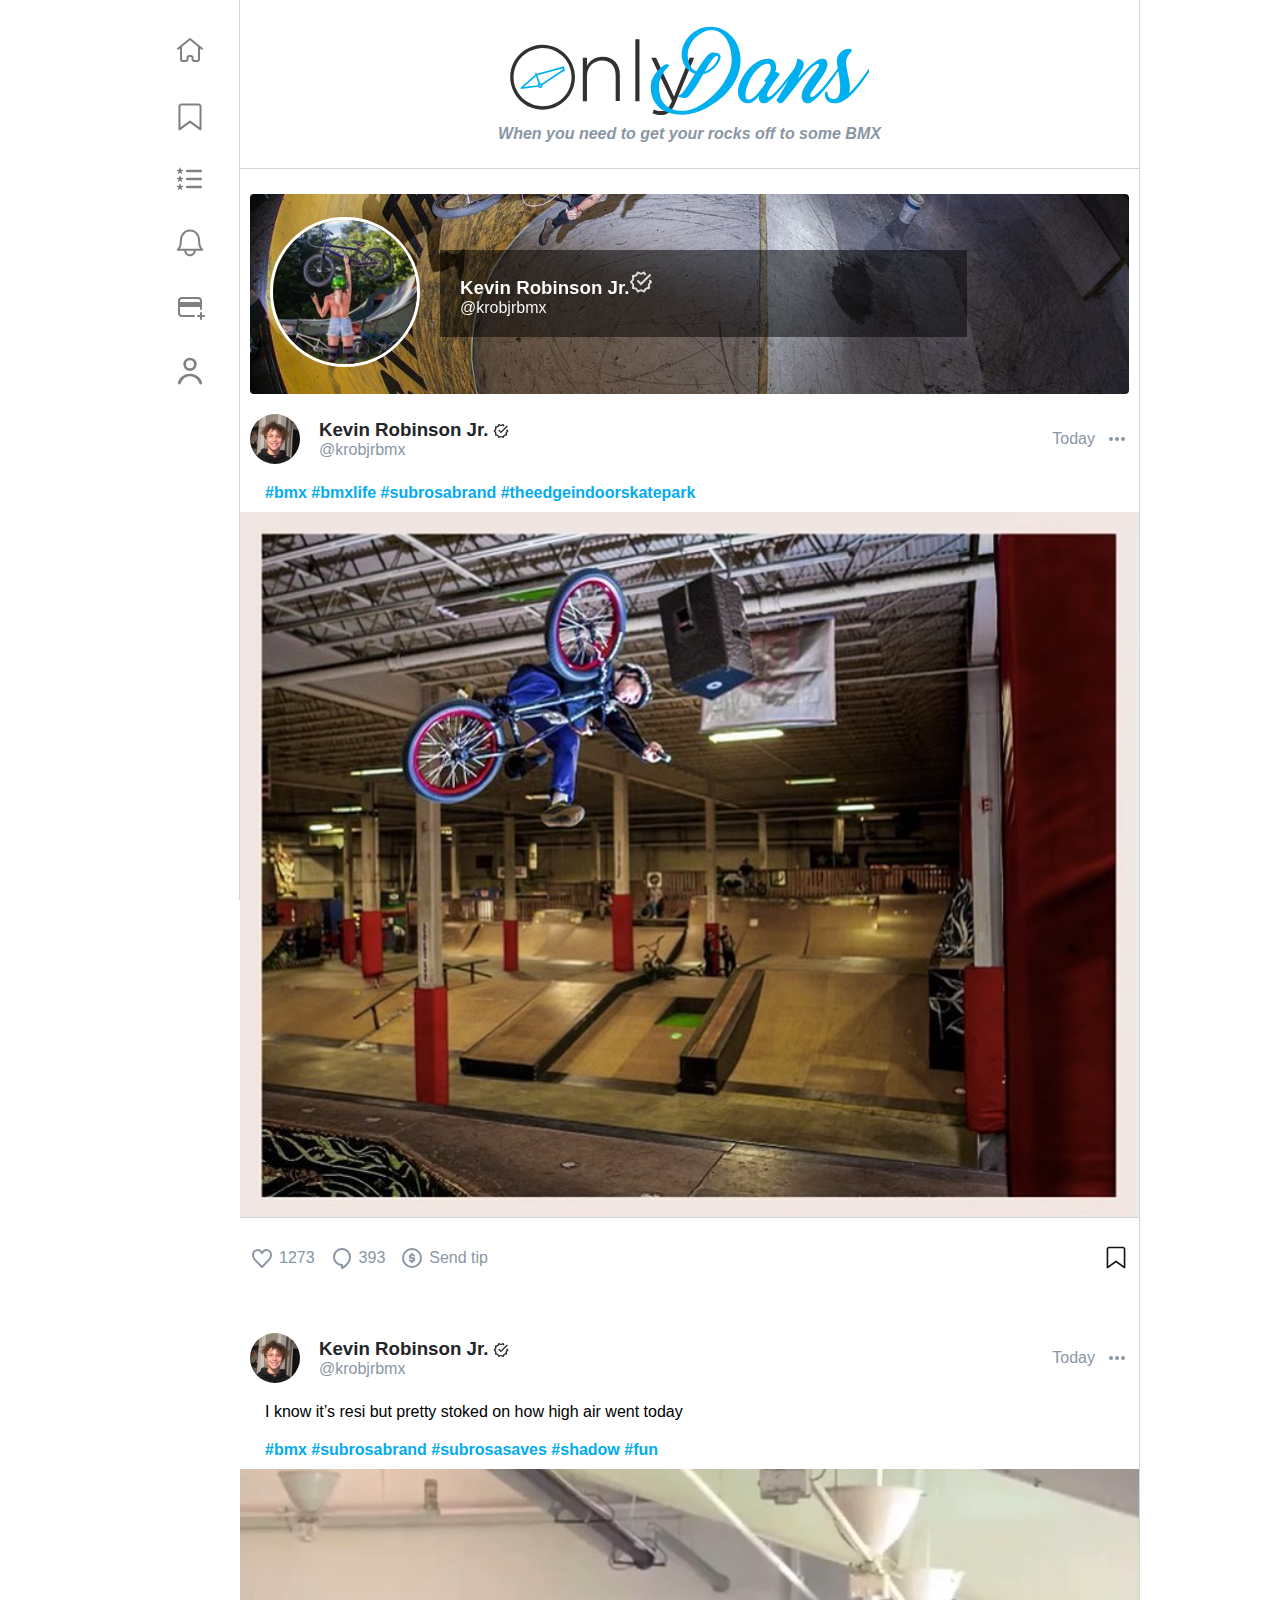
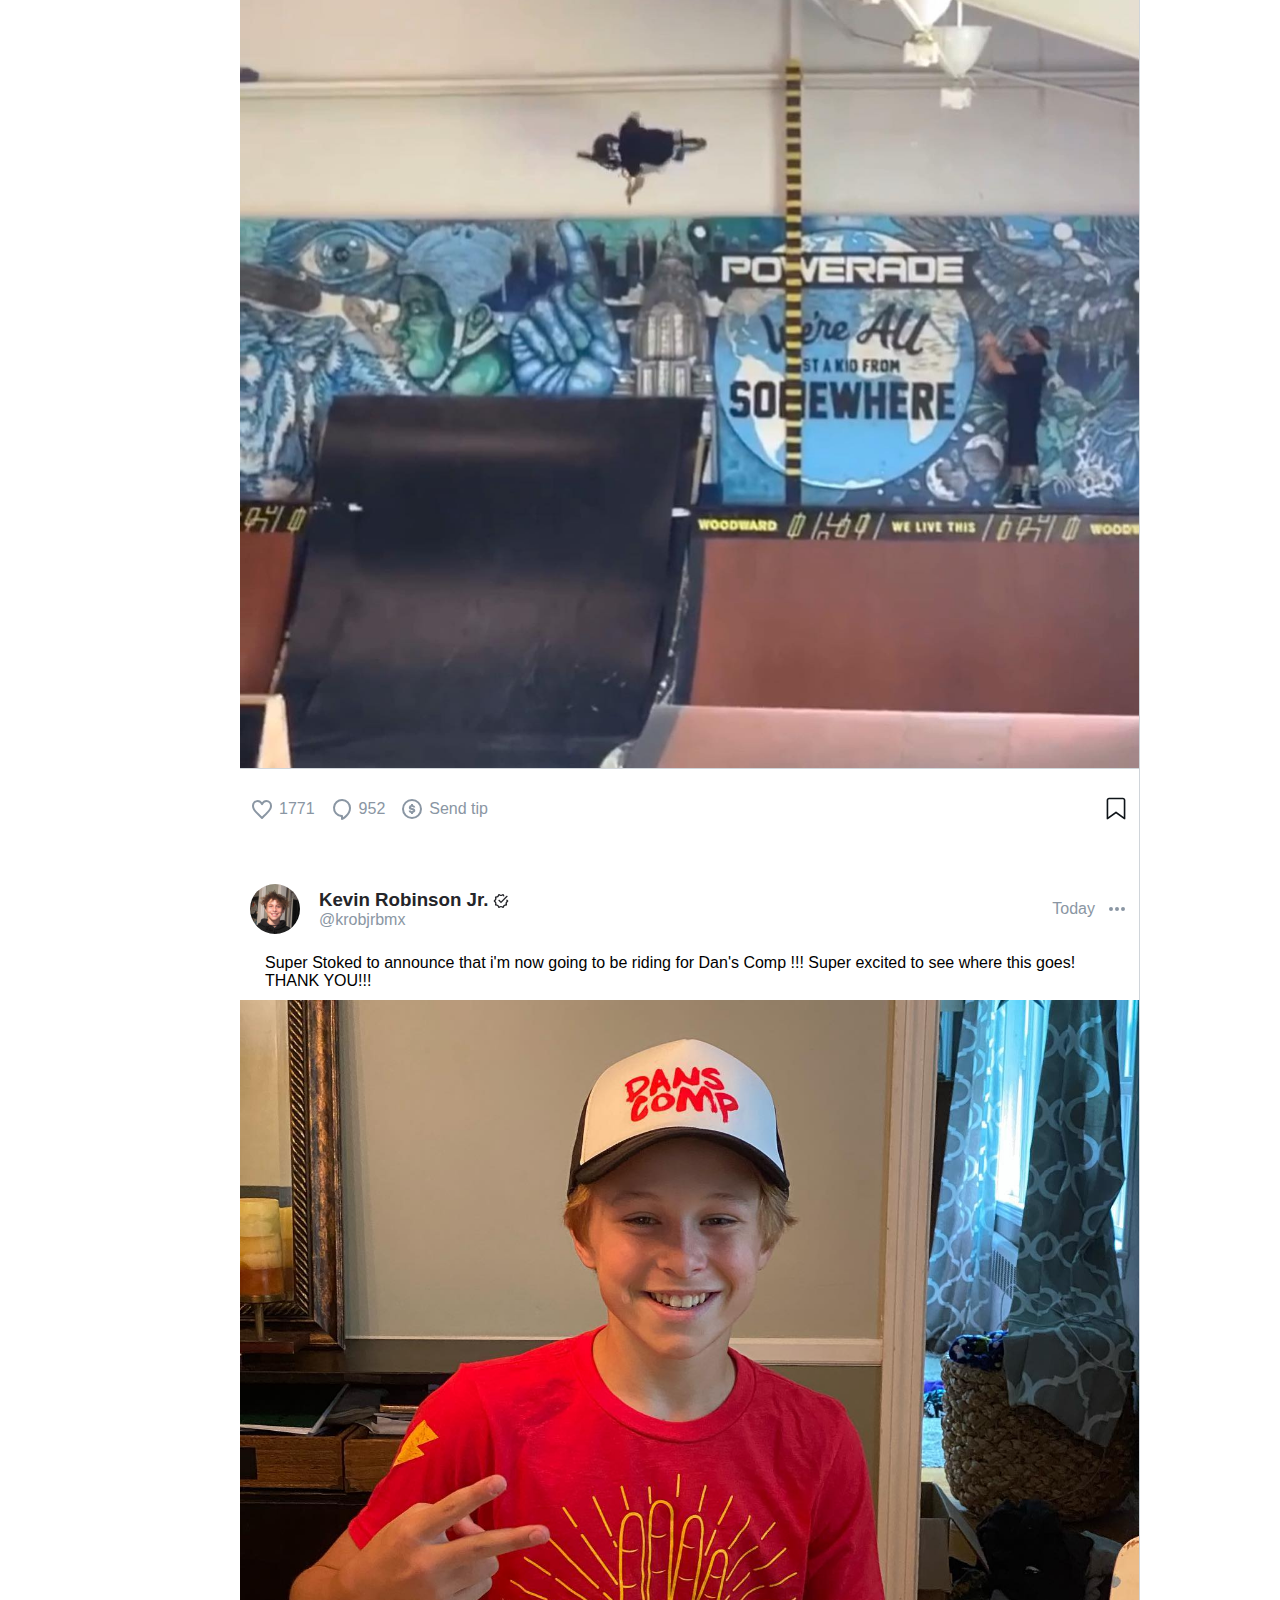
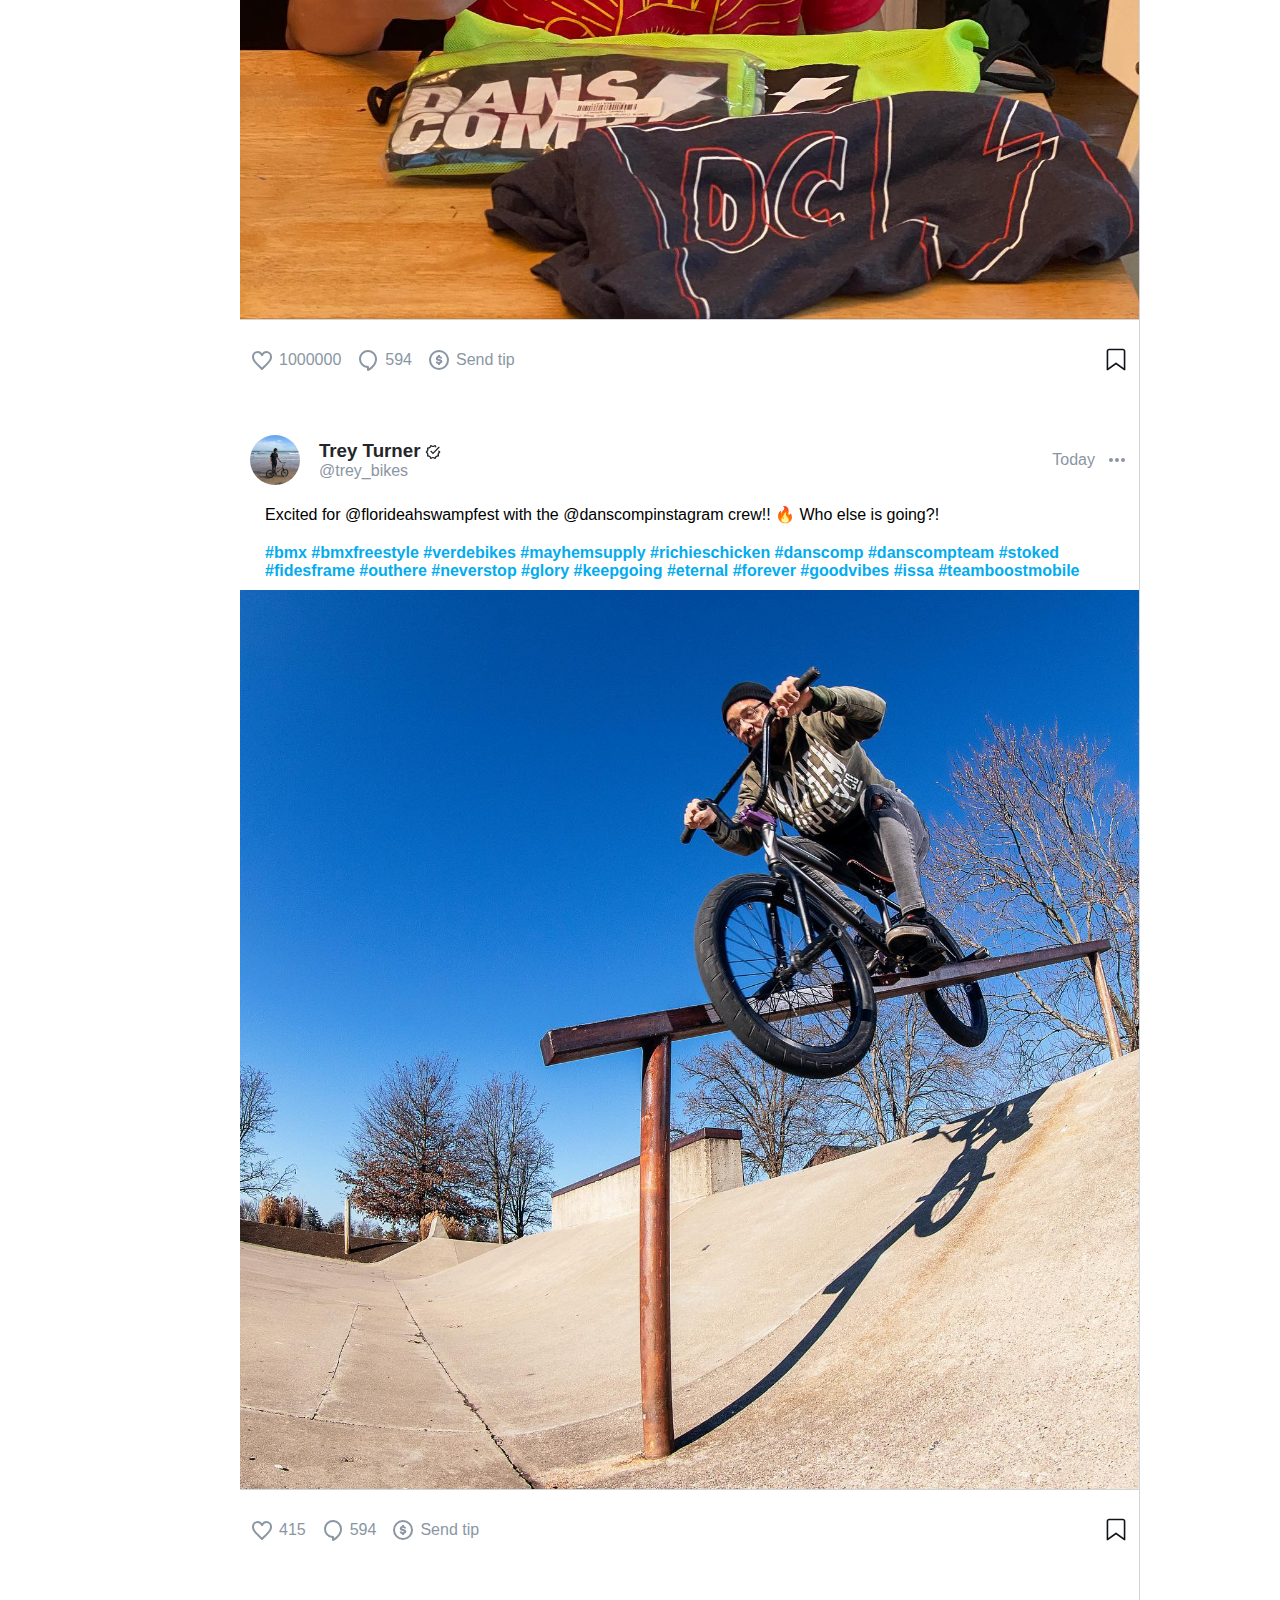
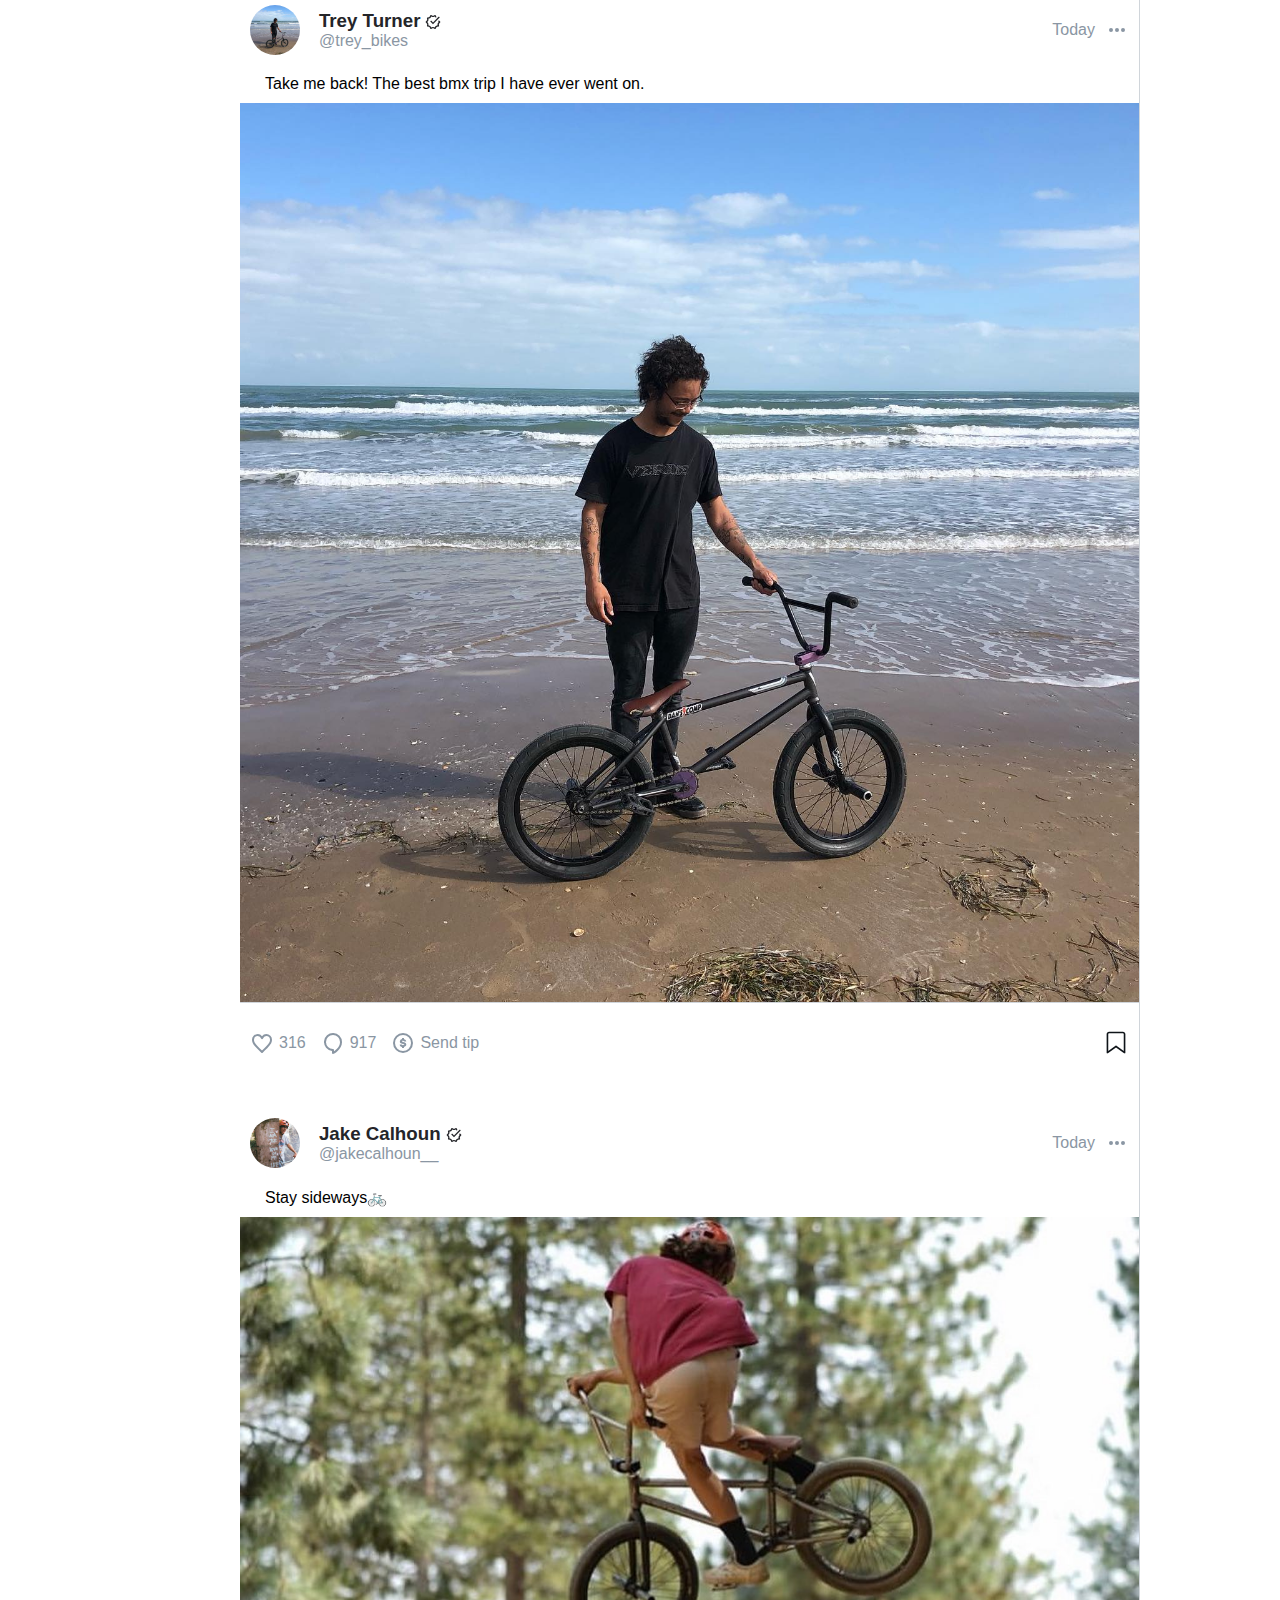
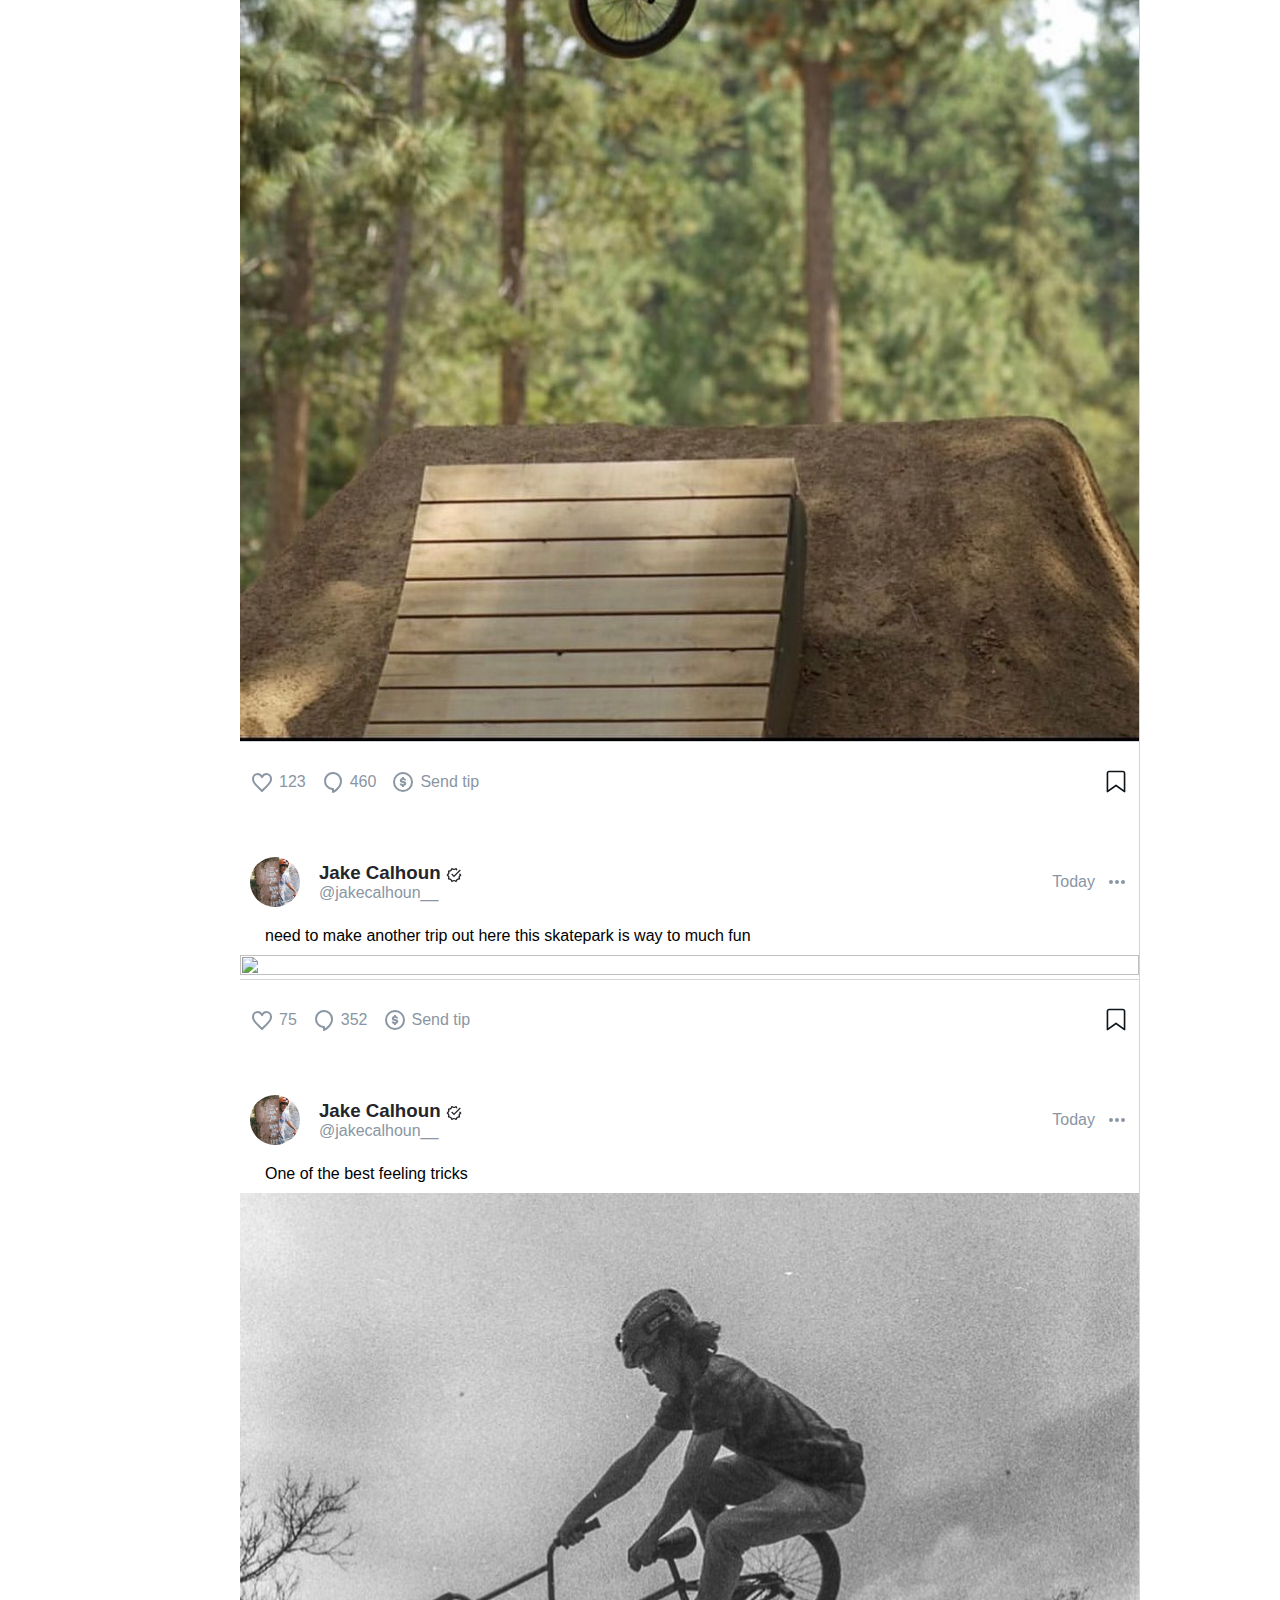
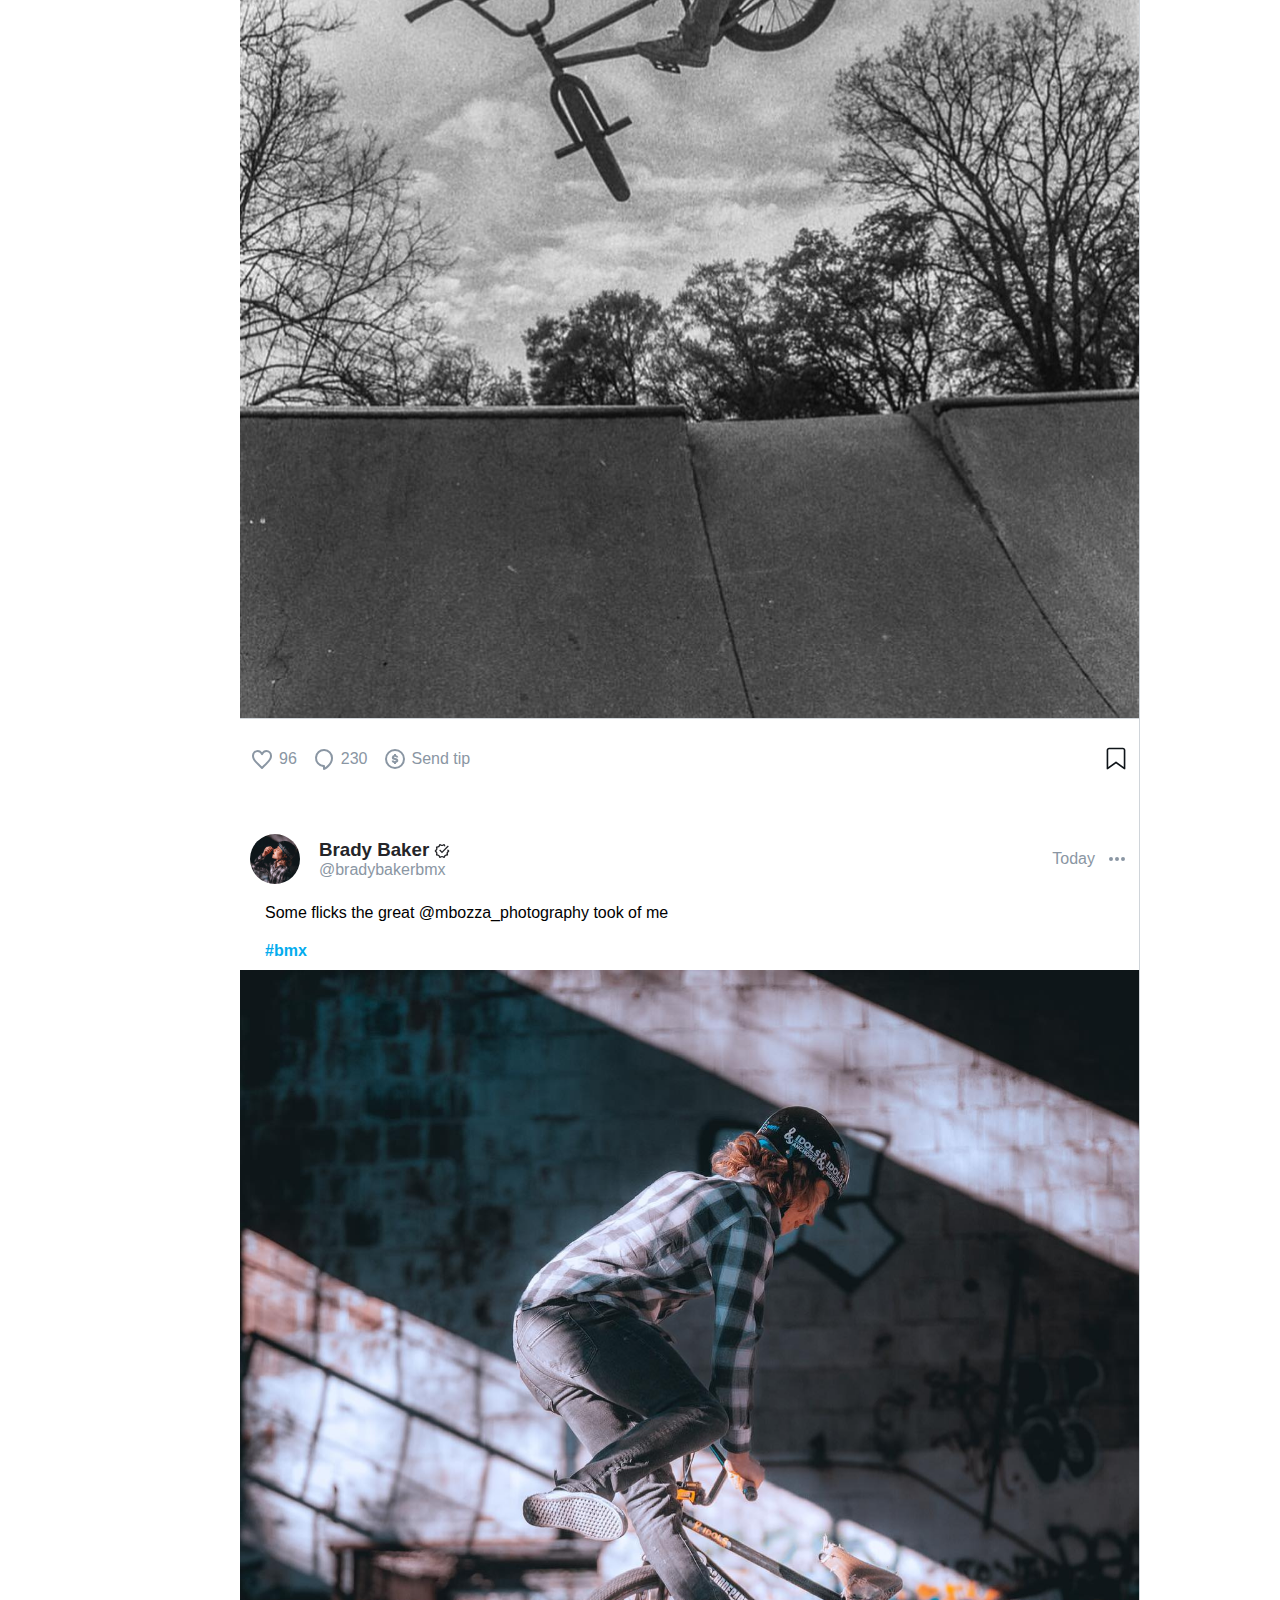
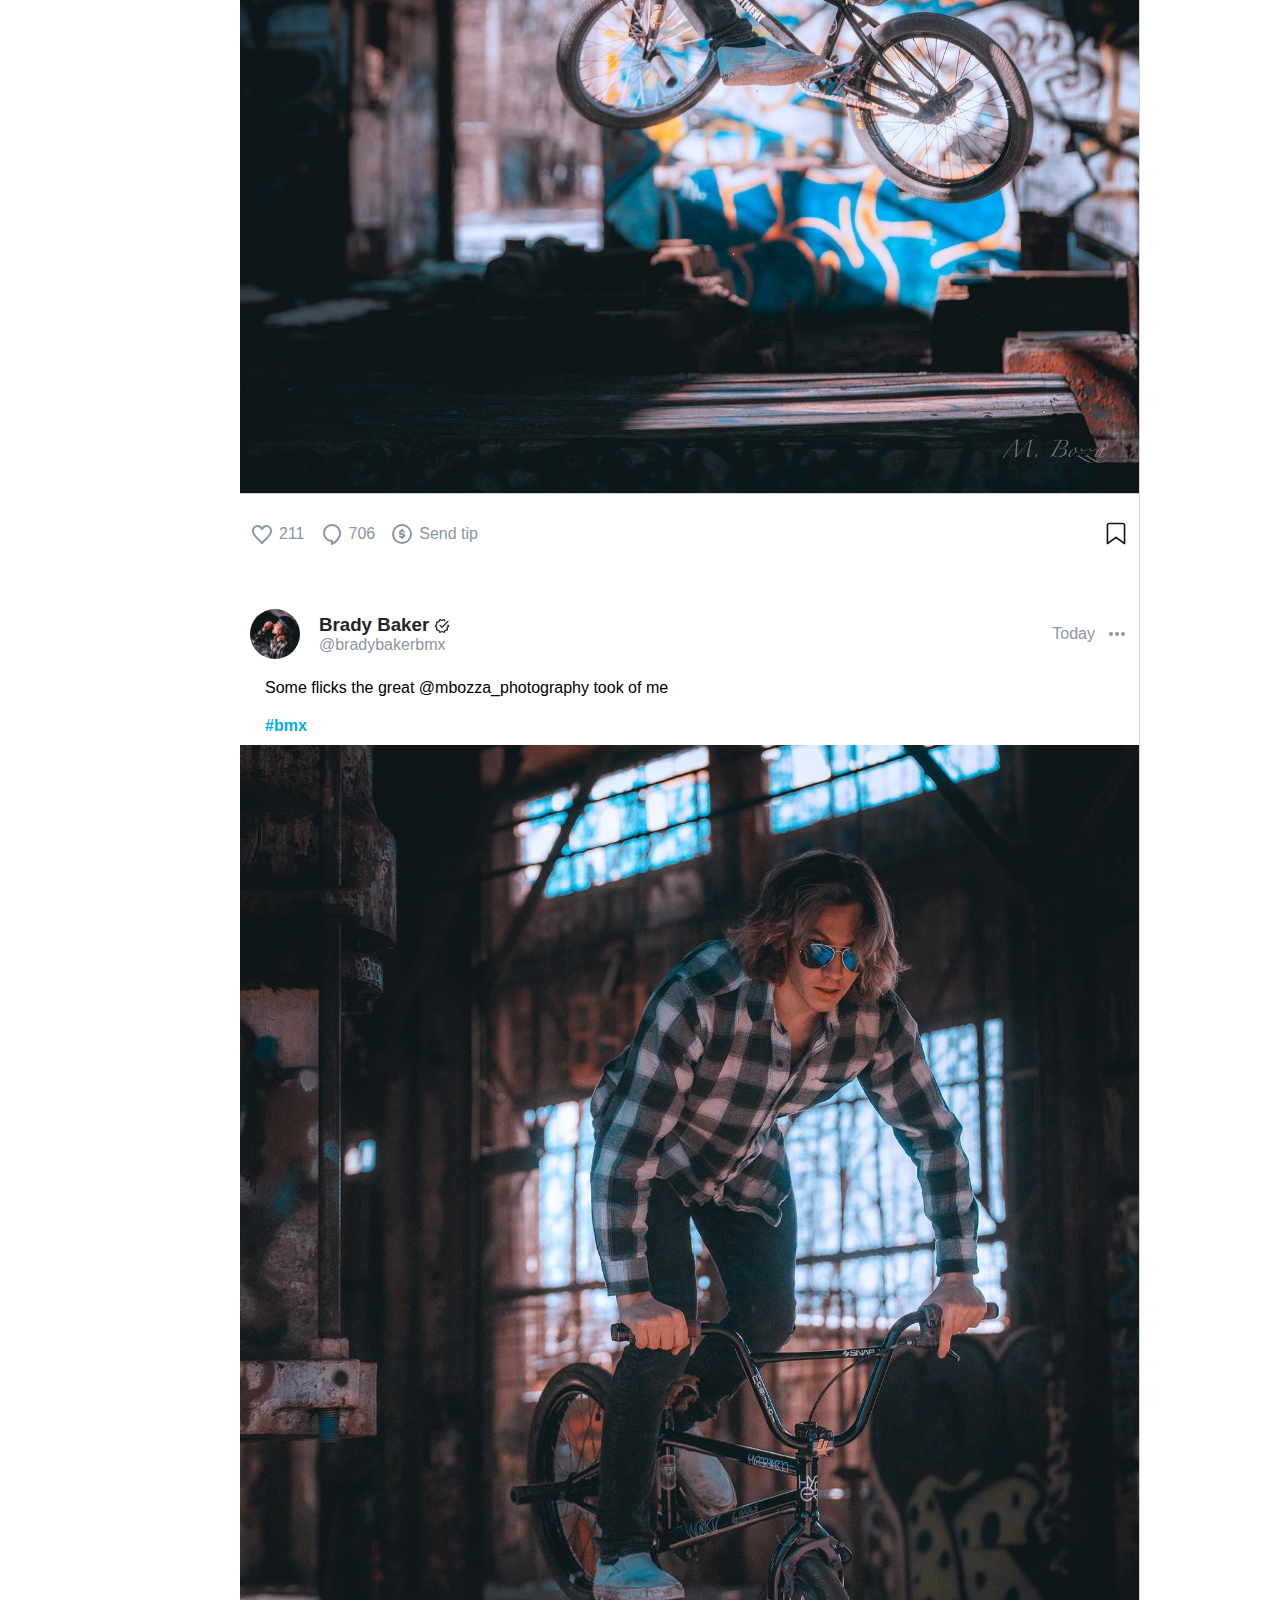
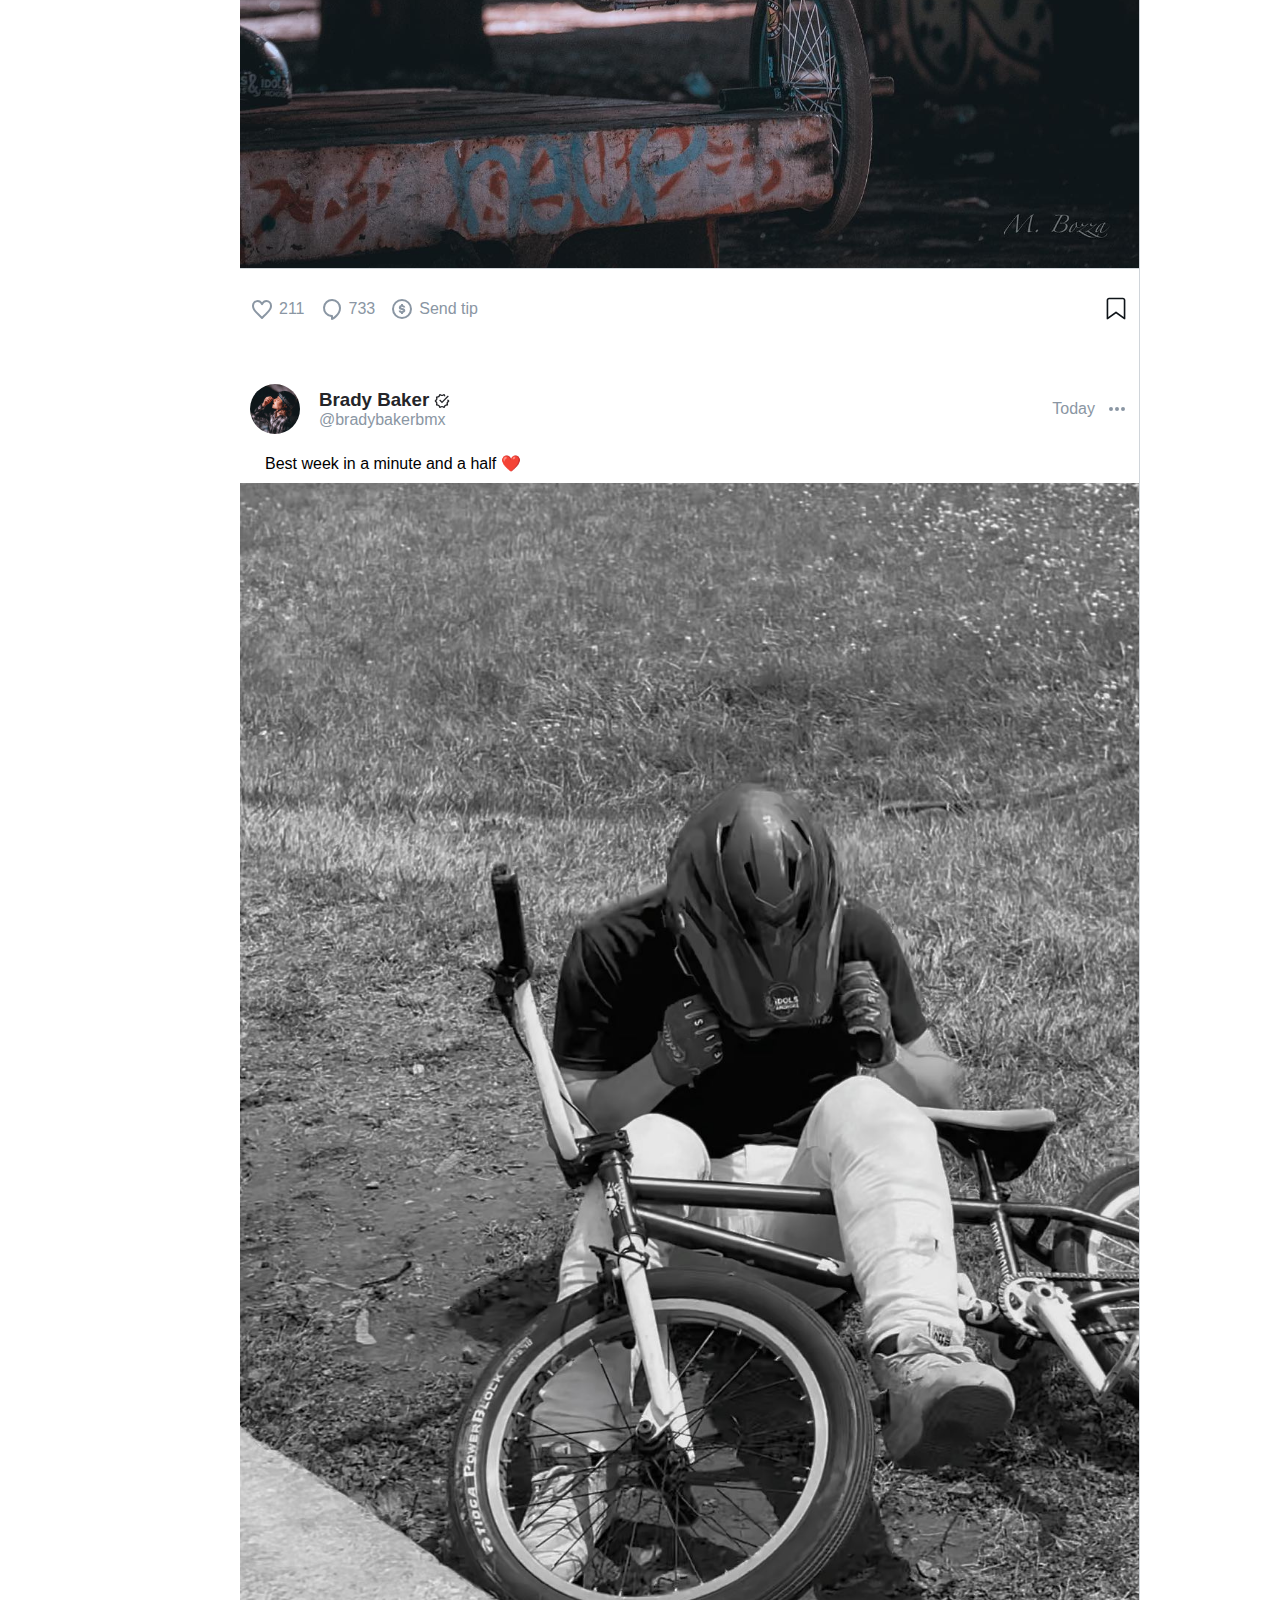
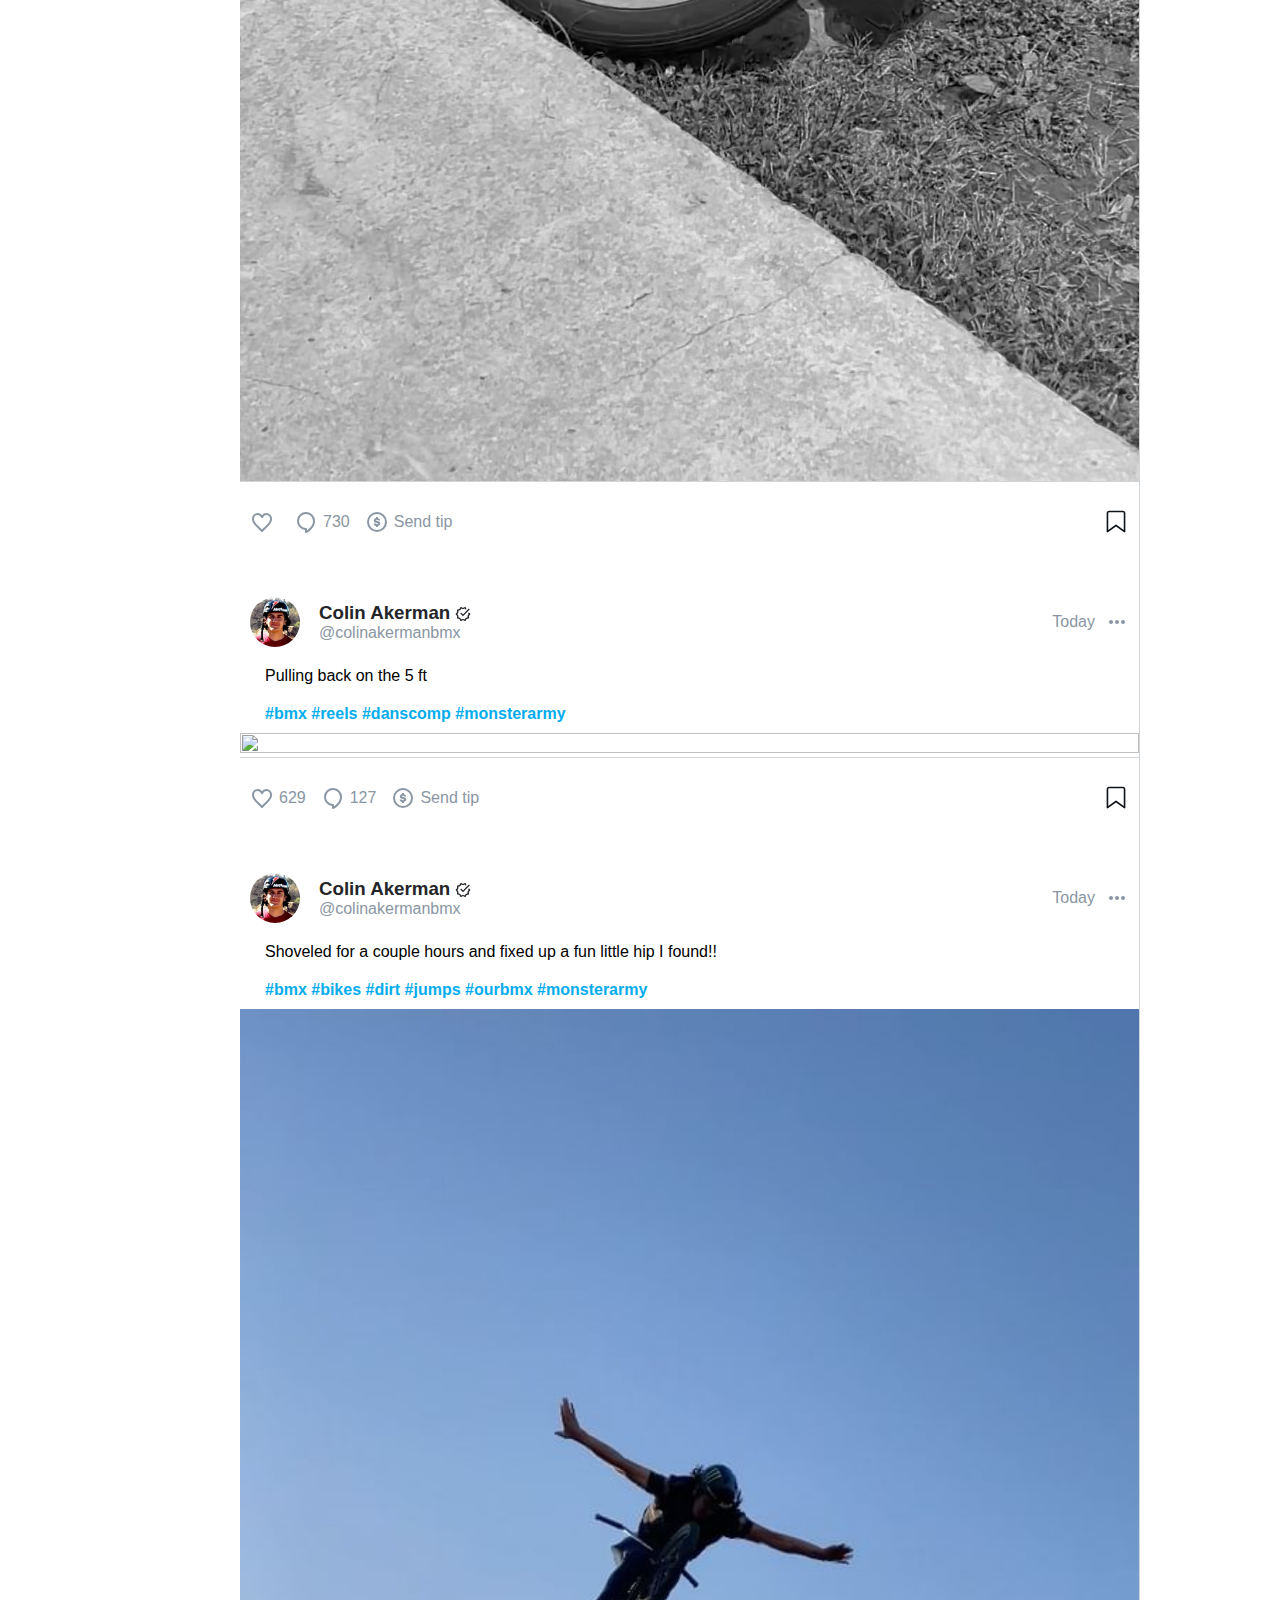
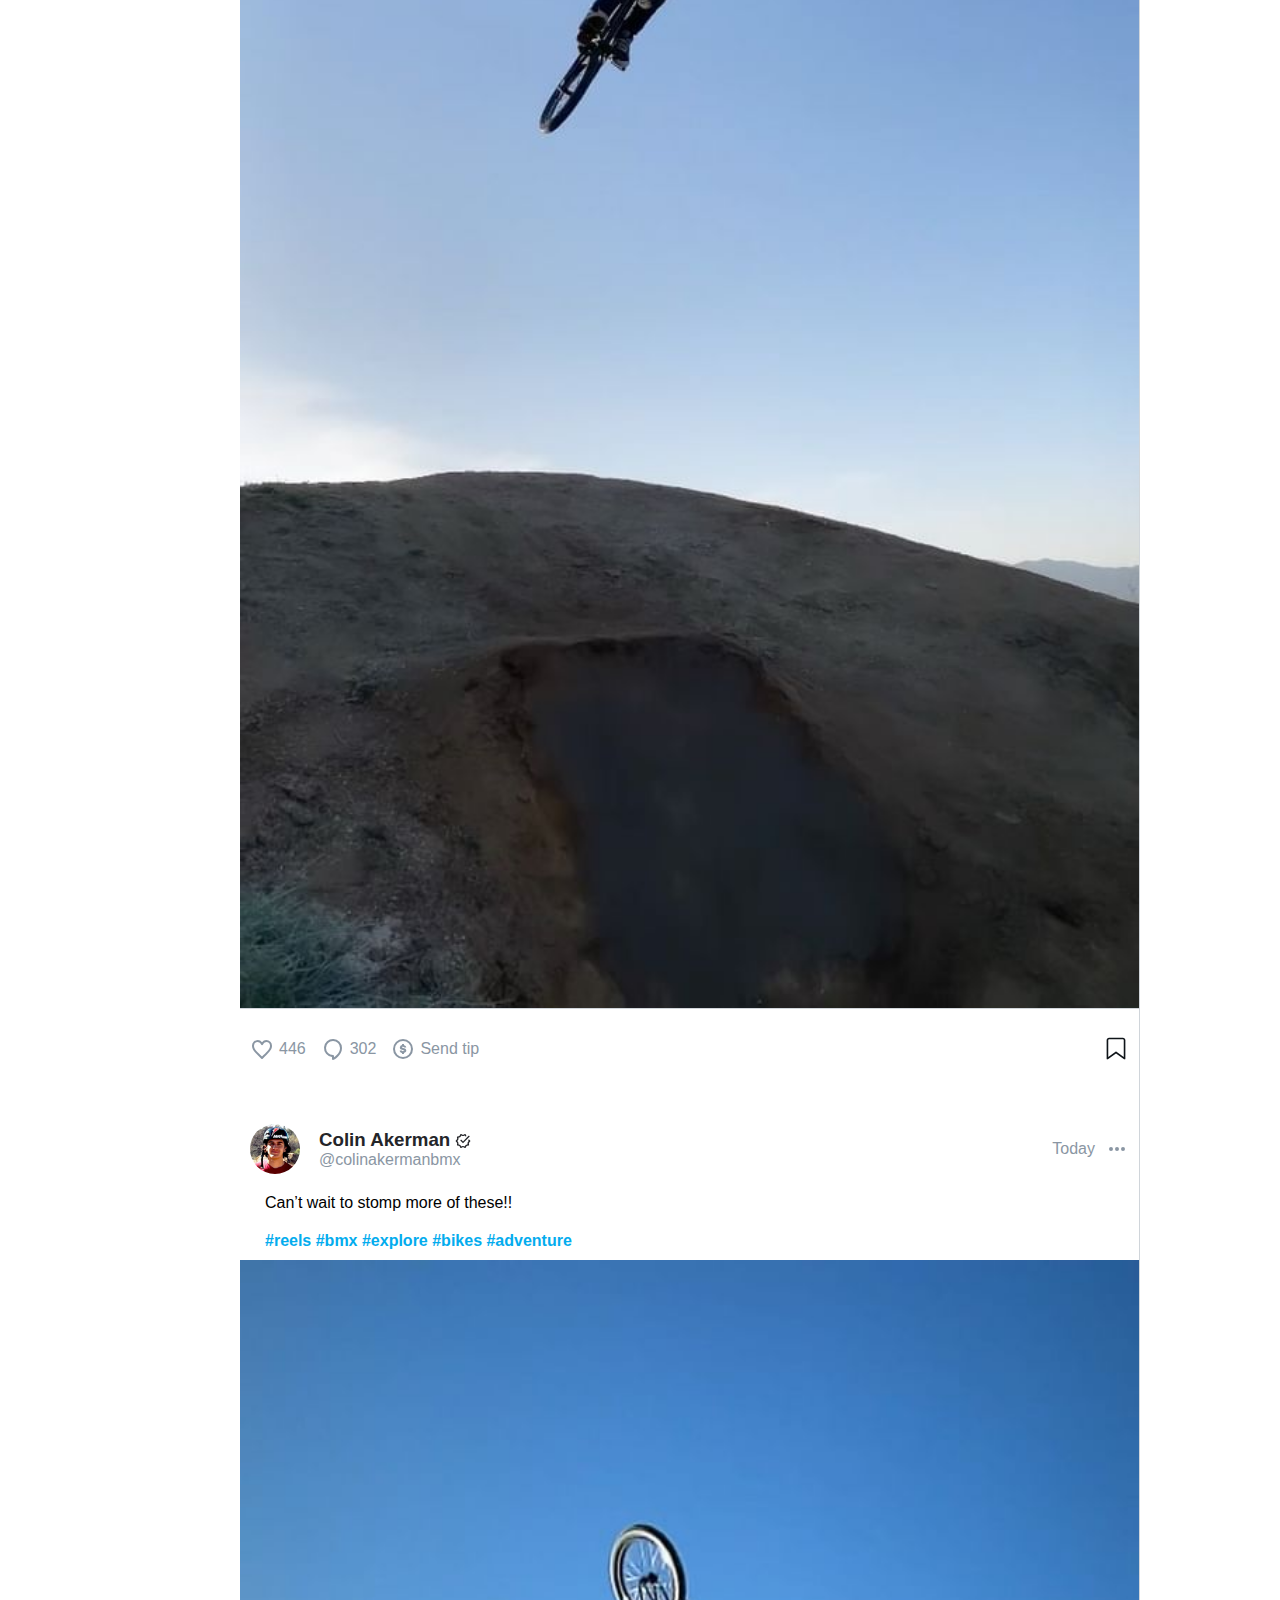
==== list.html @ 1dd4dabc "adding-pages" ====
<!DOCTYPE html>
<html lang="en">

<head>
    <meta charset="UTF-8">
    <meta http-equiv="X-UA-Compatible" content="IE=edge">
    <meta name="viewport" content="width=device-width, initial-scale=1.0">
    <title>OnlyDan's</title>
    <link rel="stylesheet" href="/css/styles.css">
</head>

<body>
    <div id="container">
        <nav>
            <img class="nav-home" src="img/home.svg" />
            <img class="" src="img/bookmarks.svg" />
            <img class="" src="img/lists.svg" />
            <img class="mobile-hide" src="img/notifications.svg" />
            <img class="" src="img/addcard.svg" />
            <img class="nav-account" src="img/account-dark.svg" />
        </nav>
        <div id="content">
            <div id="location">
                <img src="img/logo.svg" />
                <p>When you need to get your rocks off to some BMX</p>
            </div>
            <div class="feed-container">
                <div class="list-item">
                    <div class="list-item-profile-image">
                        <img src="img/profiles/20-profile.jpg" />
                    </div>
                    <div class="feed-item-name">
                        <h3>Kevin Robinson Jr.<img src="img/verified.svg"></h3>
                        <p>@krobjrbmx</p>
                    </div>
                    <img class="cover-background" src="img/cover/20-cover.jpg" />
                </div>
            </div>
        </div>
    </div>
    <script src="js/users.js"></script>
    <script src="js/data.js"></script>
    <script src="js/functions.js"></script>
    <script src="js/app.js"></script>
</body>
</html>
---- css/styles.css ----
* {
    margin: 0;
    padding: 0;
    box-sizing: border-box;
    font-family: sans-serif;
}

:root {
    --light-gray: #D0D5DA;
    --gray: #8A96A3;
    --dark-gray: #242529;
    --blue: #03ACEE;
}

#container {
    width: 100%;
    background: white;
    position: relative;
    display:flex;
    min-width:350px;
}

nav {
    position: fixed;
    width: 100%;
    bottom: 0;
    display: flex;
    justify-content: space-around;
    margin: 0;
    padding: 15px 15px 10px 15px;
    border-right: solid 1px var(--light-gray);
    text-align: center;
    z-index: 99;
    background: #ffffff;
    box-shadow: -3px -5px 10px rgba(0, 0, 0, 0.3);
}

nav img {
    width: 35px;
    filter: invert(100%) sepia(0%) saturate(100%) hue-rotate(171deg) brightness(95%) contrast(0%);
}

.mobile-hide {
    display: none;
}

#content {
    position: relative;
    border-right: 1px solid var(--light-gray);
    margin: 10px 0 0 0;
}

#location {
    width: 100%;
    border-bottom: solid 1px var(--light-gray);
    padding-bottom: 25px;
    margin-bottom: 25px;
}

#location img {
    width: 40%;
    min-width: 200px;
    margin: auto;
    display: block;
}

#location p {
    text-align: center;
    margin-top: 10px;
    font-weight: bold;
    font-style: oblique;
    padding: 0 40px;
    color: var(--gray);
}

nav img:hover {
    filter: invert(7%) sepia(10%) saturate(896%) hue-rotate(190deg) brightness(0%) contrast(82%);
    cursor: pointer;
}

.feed-container {
    height: auto;
    position: relative;
    z-index: 0;

}

.feed-item-header {
    color: var(--gray);
    display: flex;
    justify-content: space-between;
    align-items: center;
    width: 100%;
    padding: 10px;
}

.profile-image {
    width: 50px;
    max-width: 4rem;
    border-radius: 50%;

}

.feed-item {
    padding-bottom: 25px;
    margin-bottom:25px;
}


.feed-item-header h3 {
    color: var(--dark-gray);
}

.feed-item-header:hover {
    color: var(--blue);
    cursor: pointer;
}

.feed-item-header h3 img {
    width: 16px;
    vertical-align: middle;
    margin-left: 5px;
}

.feed-item-header p:hover {
    color: var(--blue);
    cursor: pointer;
}

.feed-item-name {
    width: 70%;
}

.post-date {
    display: flex;
    align-items: center;
    justify-content: flex-end;
    width: 10%;
    text-align: right;
    color: var(--gray);
}

.post-date img {
    margin-left: 10px;
}

.feed-item-post {
    overflow: hidden;
    width: 100%;
    margin-bottom: 25px;
    border-bottom: solid 1px var(--light-gray);
}

.feed-item-post p {
    padding: 10px 25px;
}

.feed-item-post img {
    width:100%;
    height:100%;
    object-position: center;
    object-fit: cover;
    display: block;
}

.post-interactions {
    display: flex;
    width: 100%;
    justify-content: space-between;
    padding: 0 10px;
}

.post-interactions-left {
    color: var(--gray);
    display: flex;
    align-items: center;
    width: 80%;
}

.post-interactions-left img {
    margin-right: 5px;
    display: inline-block;
}
.counts {
    margin-right: 15px;
    display:flex;
    align-items: center;
}

.hashtags {
    color: var(--blue);
    font-weight: bold;
}

.list-item {
    border-radius: 4px;
    overflow: hidden;
    margin: 10px;
    position: relative;
    height: 200px;
    display: flex;
    align-items: center;
}

.list-item:hover {
    cursor: pointer;
    filter: saturate(0%);
}

.list-item .feed-item-name {
    position: relative;
    z-index: 10;
    background: rgba(255, 255, 255, 0.5);
    filter: invert(1);
    padding: 20px;
    width: 60%;
}

.list-item-profile-image {
    z-index: 10;
    margin: 0 20px;
}

.list-item-profile-image img {
    border-radius: 50%;
    object-fit: cover;
    object-position: center;
    border: 3px solid #ffffff;
    width: 150px;
    height: 150px;
}

.cover-background {
    max-width: 100%;
    width: 100%;
    height: 100%;
    position: absolute;
    object-fit: cover;
    object-position: center;
}


@media only screen and (min-width: 600px) {
    #container {
        max-width: 1000px;
        margin: auto;
        position: relative;
    }
    #content {
        margin: 0;
        padding-top: 25px;
        width: 90%;
        position: absolute;
        right: 0;
    }
    .feed-item-name {
        width: 80%;
    }
    nav {
        position: fixed;
        top: 0;
        display: inline;
        margin: 0 auto 2rem auto;
        padding: 35px 15px;
        text-align: center;
        width: 10%;
        max-width: 100px;
        height: 100%;
        box-shadow: none;
    }

    nav img {
        display: block;
        margin: 0 auto 2rem auto;
        width: 32px;
    }

    .mobile-hide {
        display: block;
    }
    
}

@media only screen and (min-width: 1000px) {

}
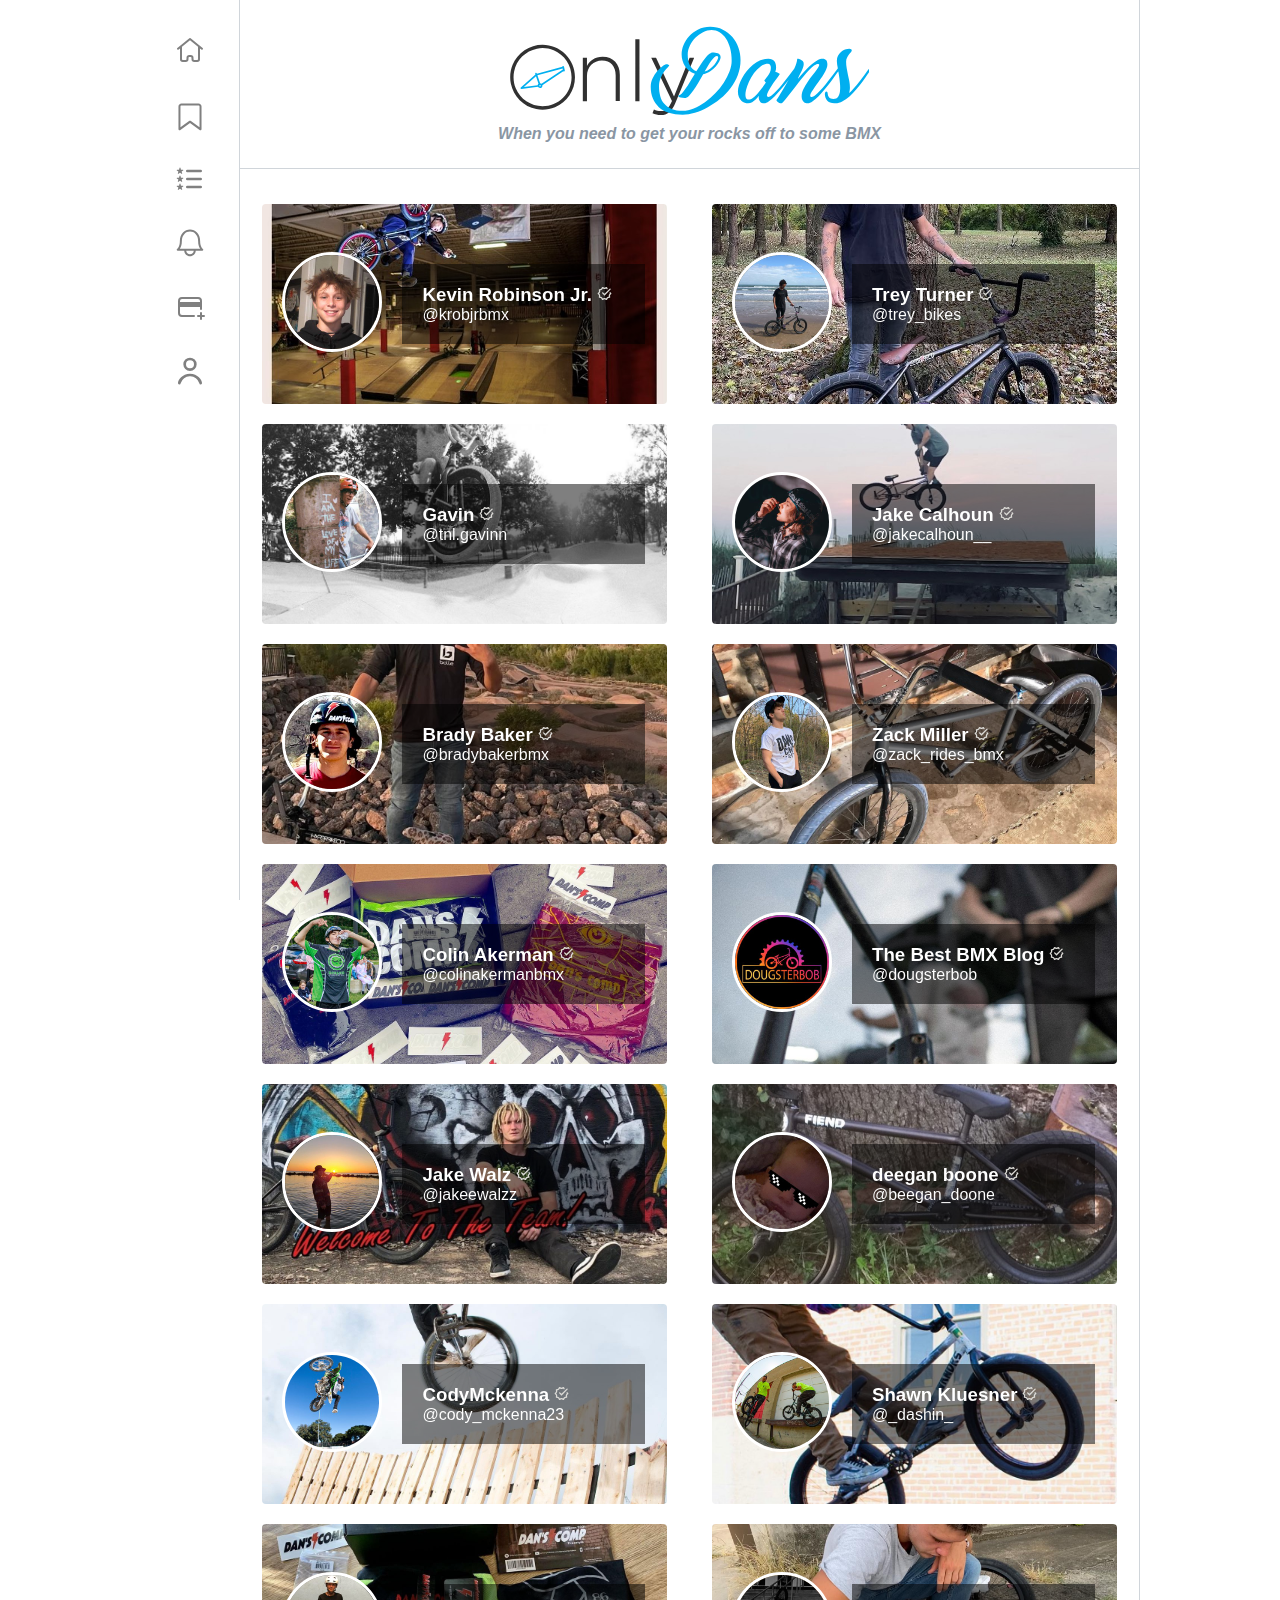
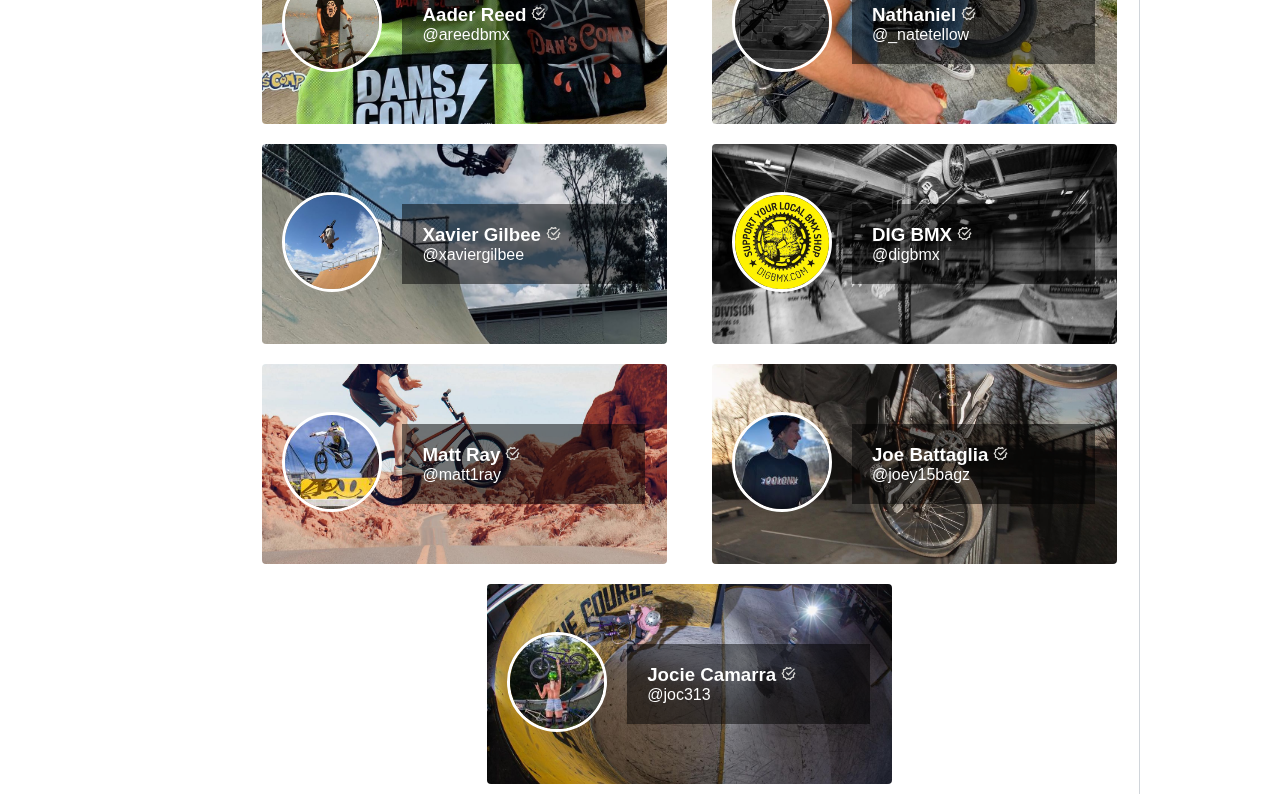
==== commit 3de168df: "adding some wrapping on css" ====
--- a/list.html
+++ b/list.html
@@ -14,7 +14,7 @@
         <nav>
             <img class="nav-home" src="img/home.svg" />
             <img class="" src="img/bookmarks.svg" />
-            <img class="" src="img/lists.svg" />
+            <img class="nav-list" src="img/lists.svg" />
             <img class="mobile-hide" src="img/notifications.svg" />
             <img class="" src="img/addcard.svg" />
             <img class="nav-account" src="img/account-dark.svg" />
@@ -24,23 +24,14 @@
                 <img src="img/logo.svg" />
                 <p>When you need to get your rocks off to some BMX</p>
             </div>
-            <div class="feed-container">
-                <div class="list-item">
-                    <div class="list-item-profile-image">
-                        <img src="img/profiles/20-profile.jpg" />
-                    </div>
-                    <div class="feed-item-name">
-                        <h3>Kevin Robinson Jr.<img src="img/verified.svg"></h3>
-                        <p>@krobjrbmx</p>
-                    </div>
-                    <img class="cover-background" src="img/cover/20-cover.jpg" />
-                </div>
+            <div class="feed-container list-double">
             </div>
         </div>
     </div>
     <script src="js/users.js"></script>
     <script src="js/data.js"></script>
     <script src="js/functions.js"></script>
-    <script src="js/app.js"></script>
+    <script src="js/list.js"></script>
+    <script src="js/events.js"></script>
 </body>
 </html>--- a/css/styles.css
+++ b/css/styles.css
@@ -192,6 +192,12 @@
     font-weight: bold;
 }
 
+.profile-list {
+    display: flex;
+    flex-wrap: wrap;
+    justify-content: space-around;
+}
+
 .list-item {
     border-radius: 4px;
     overflow: hidden;
@@ -200,6 +206,7 @@
     height: 200px;
     display: flex;
     align-items: center;
+    width: 100%;
 }
 
 .list-item:hover {
@@ -214,6 +221,12 @@
     filter: invert(1);
     padding: 20px;
     width: 60%;
+}
+
+.list-item .feed-item-name h3 img {
+    width: 15px;
+    display: inline-block;
+    margin-left: 5px;
 }
 
 .list-item-profile-image {
@@ -282,5 +295,18 @@
 }
 
 @media only screen and (min-width: 1000px) {
-
+    .list-item {
+        width: 45%;
+    }
+
+    .list-double {
+        display: flex;
+        flex-wrap: wrap;
+        justify-content: space-around;
+    }
+
+    .list-item-profile-image img {
+        width: 100px;
+        height: 100px;
+    }
 }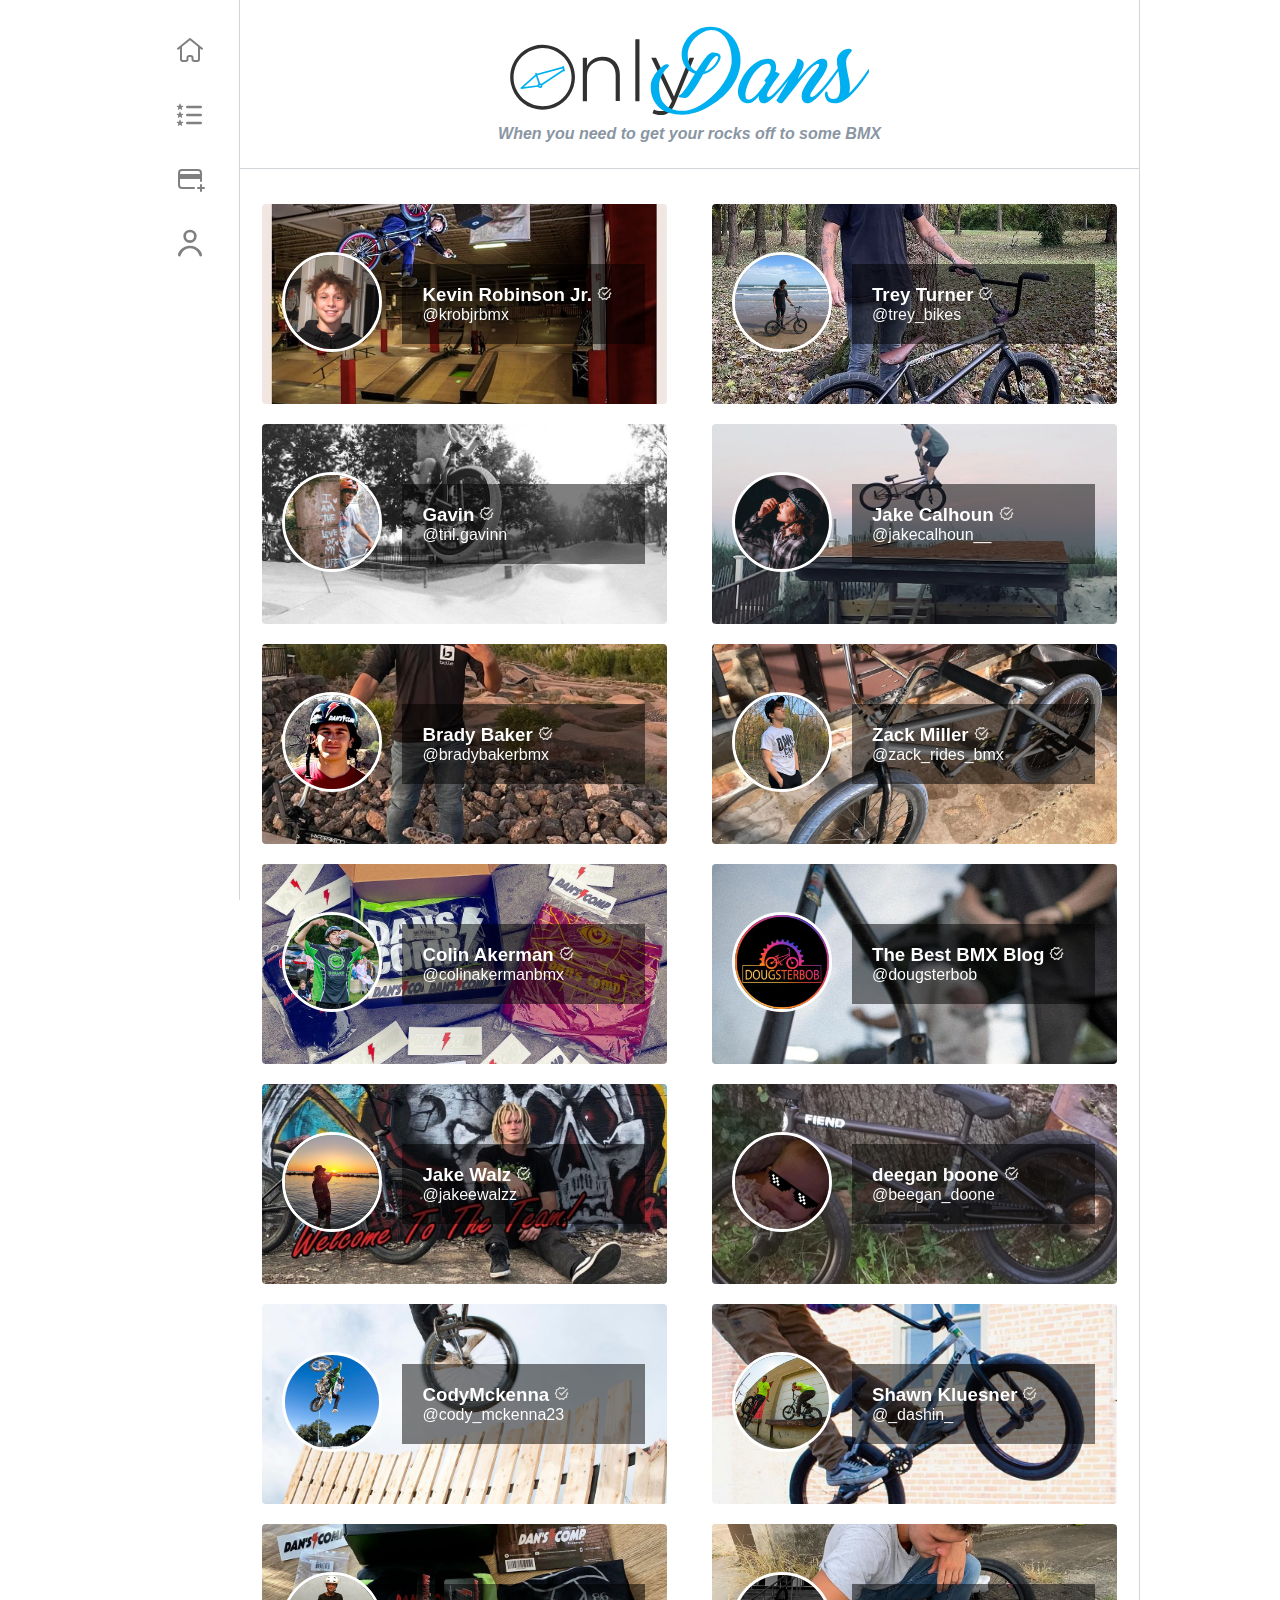
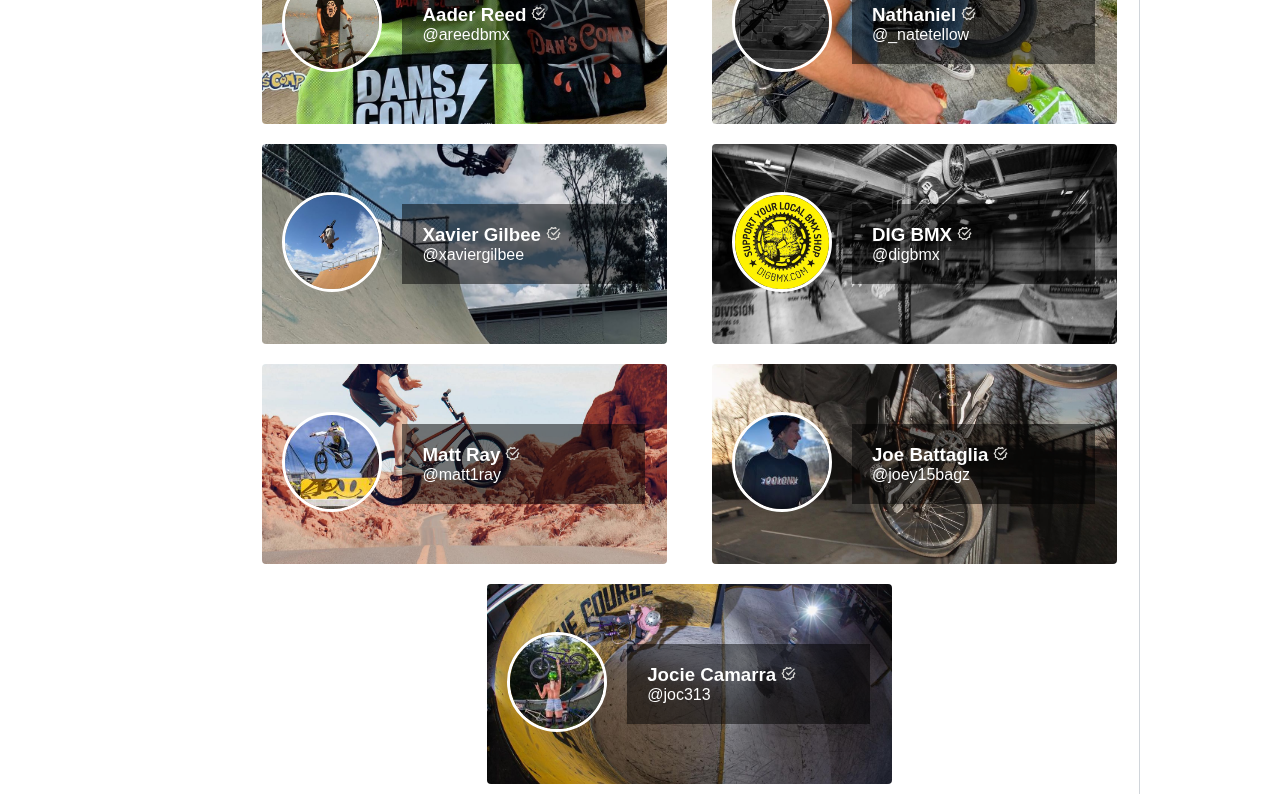
==== commit d48aa18e: "building out profile page and updating links" ====
--- a/list.html
+++ b/list.html
@@ -13,9 +13,7 @@
     <div id="container">
         <nav>
             <img class="nav-home" src="img/home.svg" />
-            <img class="" src="img/bookmarks.svg" />
             <img class="nav-list" src="img/lists.svg" />
-            <img class="mobile-hide" src="img/notifications.svg" />
             <img class="" src="img/addcard.svg" />
             <img class="nav-account" src="img/account-dark.svg" />
         </nav>
--- a/css/styles.css
+++ b/css/styles.css
@@ -252,6 +252,49 @@
     object-position: center;
 }
 
+.user-cover {
+    height: 300px;
+    overflow: hidden;
+    object-fit: cover;
+    object-position: center;
+}
+
+.user-cover-photo {
+    display: inline-block;
+    width: 100%;
+}
+
+.remove-margin-bottom {
+    margin-bottom: 0 !important;
+}
+
+.user-profile-photo {
+    width: 200px;
+    height: 200px;
+    display: block;
+    border-radius: 50%;
+    outline: 5px solid #ffffff;
+    margin: -125px auto 35px auto;
+    z-index: 10;
+}
+
+.user-profile-info {
+    text-align: center;
+    padding: 0 15px 35px 15px;
+    line-height: 1.5em;
+    border-bottom: 1px solid var(--light-gray);
+}
+
+.user-profile-info a {
+    display: block;
+    margin-top: 15px;
+    text-transform: uppercase;
+    text-decoration: none;
+    background-color: var(--blue);
+    padding: 15px 75px;
+    color: #ffffff;
+    border-radius: 20px;
+}
 
 @media only screen and (min-width: 600px) {
     #container {
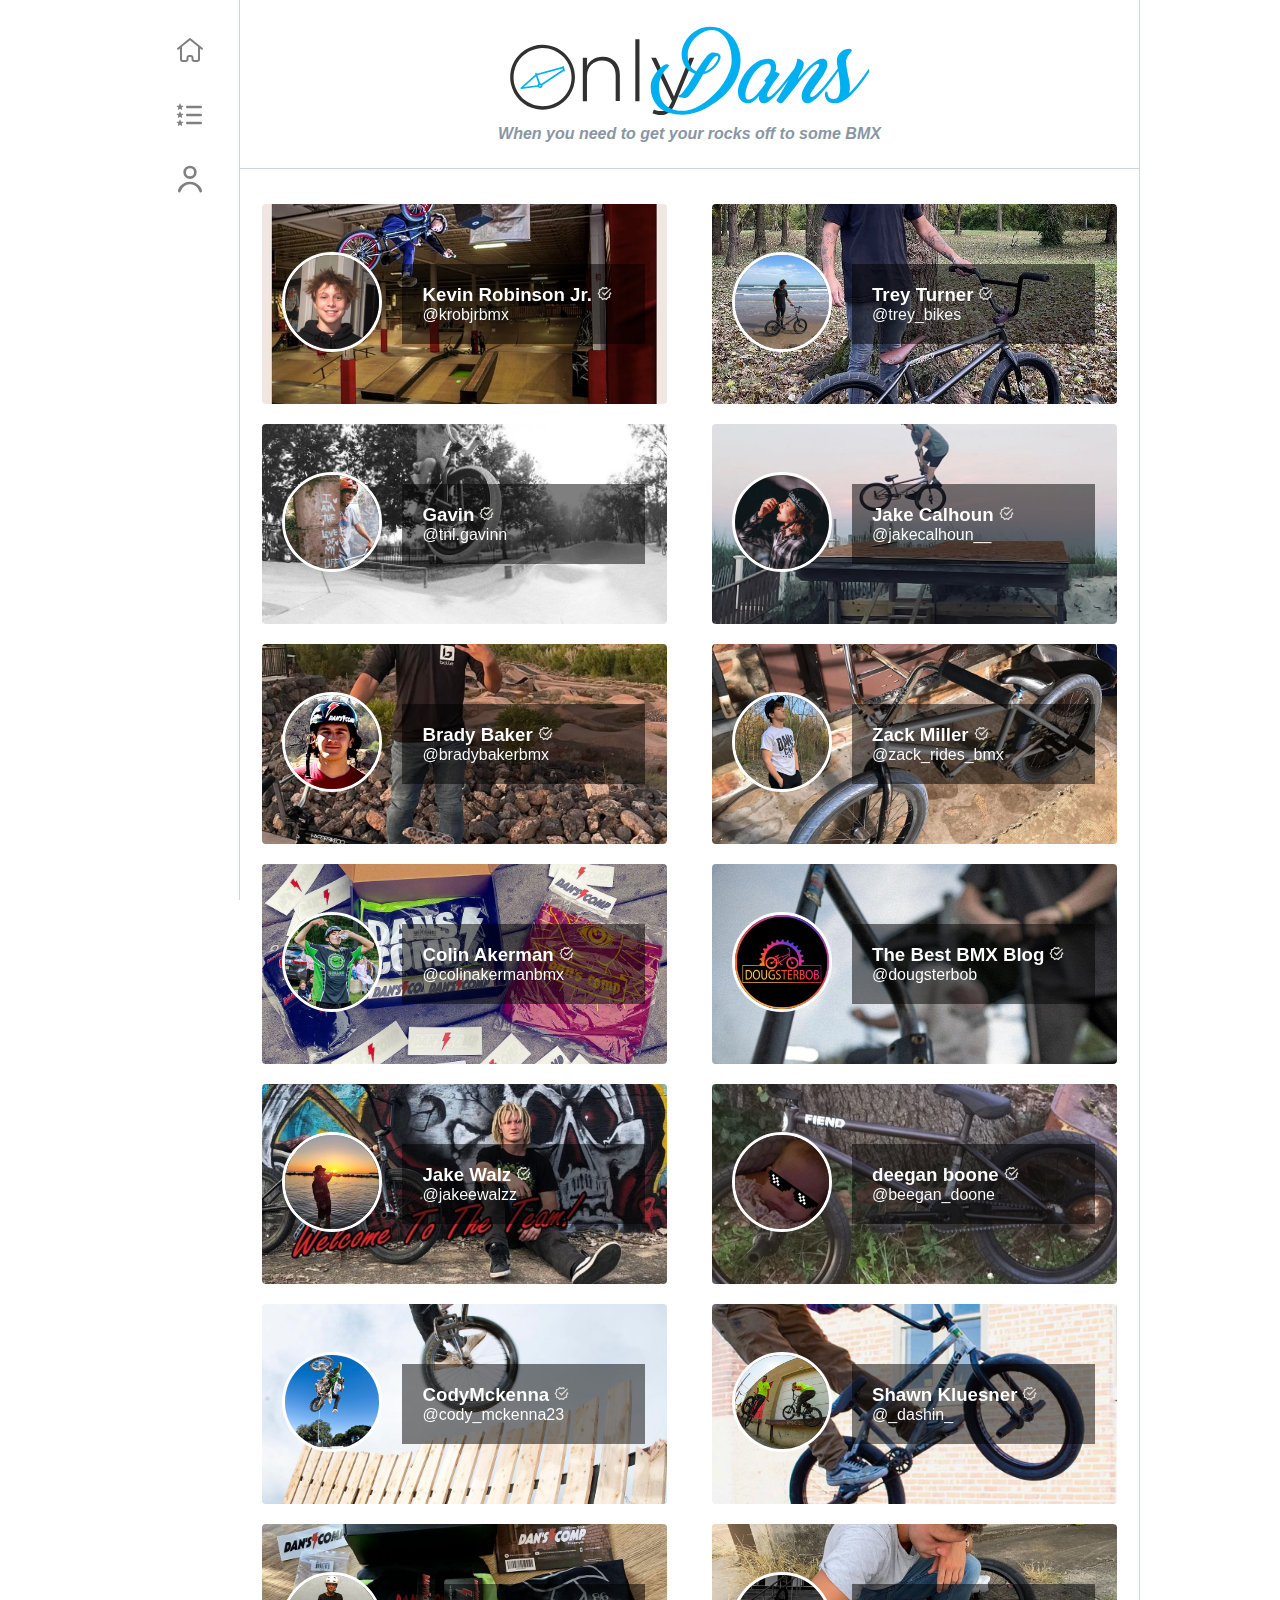
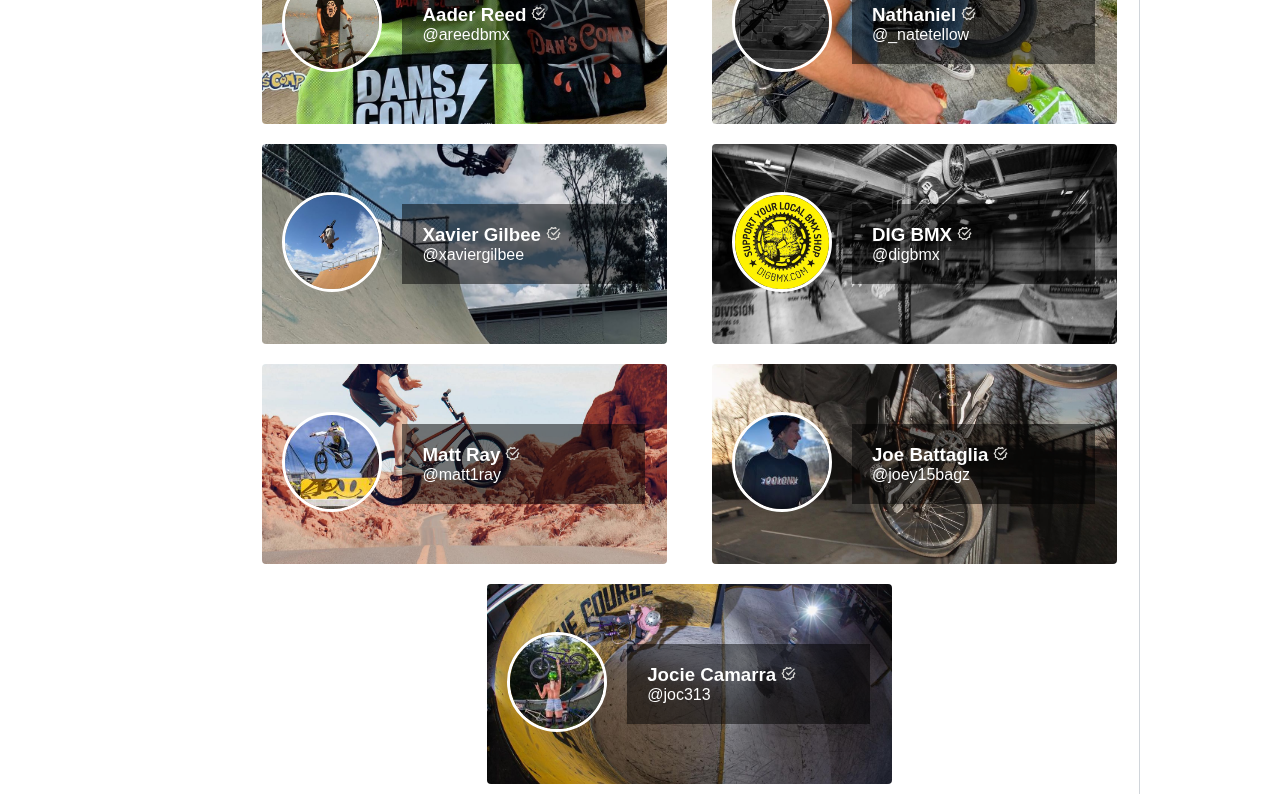
==== commit 9044ab7f: "finishingn up profile pages" ====
--- a/list.html
+++ b/list.html
@@ -14,7 +14,6 @@
         <nav>
             <img class="nav-home" src="img/home.svg" />
             <img class="nav-list" src="img/lists.svg" />
-            <img class="" src="img/addcard.svg" />
             <img class="nav-account" src="img/account-dark.svg" />
         </nav>
         <div id="content">
--- a/css/styles.css
+++ b/css/styles.css
@@ -260,7 +260,7 @@
 }
 
 .user-cover-photo {
-    display: inline-block;
+    display: block;
     width: 100%;
 }
 
@@ -273,9 +273,15 @@
     height: 200px;
     display: block;
     border-radius: 50%;
-    outline: 5px solid #ffffff;
+    border: 5px solid #ffffff;
     margin: -125px auto 35px auto;
     z-index: 10;
+    overflow: hidden;
+}
+
+.user-profile-photo img {
+    width: 100%;
+    height: 100%;
 }
 
 .user-profile-info {
